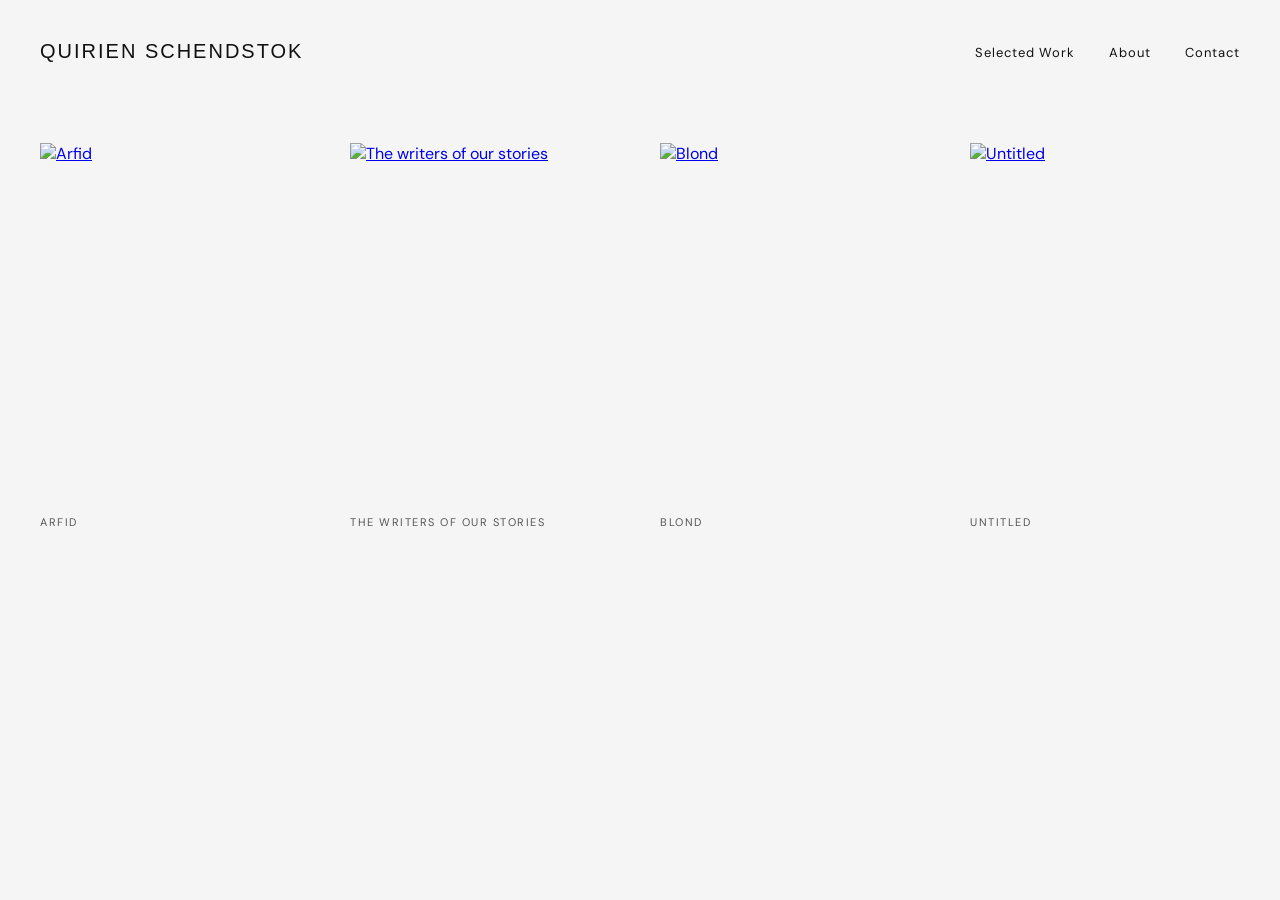
==== index.html @ 801e4804 "initial upload" ====
<!DOCTYPE html>
<html lang="en">
<head>
<title>Quirien Schendstok — Art Director & Photographer</title>
<link rel="icon" type="image/png" href="images/favicon.png">
<link rel="stylesheet" href="style.css">
<link rel="preconnect" href="https://fonts.googleapis.com">
<link rel="preconnect" href="https://fonts.gstatic.com" crossorigin>
<link href="https://fonts.googleapis.com/css2?family=Cormorant+Garamond:wght@300;400&family=DM+Sans:wght@300;400&display=swap" rel="stylesheet">
<meta charset="UTF-8">
<meta name="viewport" content="width=device-width, initial-scale=1.0">
</head>
<body>
<header>
  <a href="index.html" class="logo">Quirien Schendstok</a>
  <nav>
    <a href="index.html">Selected work</a>
    <a href="about.html">About</a>
    <a href="contact.html">Contact</a>
  </nav>
</header>

<main class="grid" id="selected-work">
  <div class="project">
    <a href="projects/project-01.html">
      <img src="images/PersonalP-4.jpg" alt="Arfid">
    </a>
    <p>ARFID</p>
  </div>
  <div class="project">
    <a href="projects/project-02.html">
      <img src="images/Safa.jpg" alt="The writers of our stories">
    </a>
    <p>The writers of our stories</p>
  </div>
  <div class="project">
    <a href="projects/project-03.html">
      <img src="images/5.72.png" alt="Blond">
    </a>
    <p>Blond</p>
  </div>
  <div class="project">
    <a href="projects/project-04.html">
      <img src="images/91A56ED3-E154-4E60-99E6-D4E60BBD3DB8.jpg" alt="Untitled">
    </a>
    <p>Untitled</p>
  </div>
</main>

</body>
</html>
---- style.css ----
/* Reset */
* {
  margin: 0;
  padding: 0;
  box-sizing: border-box;
}

body {
  font-family: 'DM Sans', Arial, sans-serif;
  background: #f5f5f5;
  color: #111;
  padding: 40px;
}

/* Header */
header {
  display: flex;
  justify-content: space-between;
  align-items: center;
  margin-bottom: 80px;
}

.logo {
  font-family: Av, Arial, sans-serif;
  font-size: 20px;
  letter-spacing: 2px;
  text-transform: uppercase;
  text-decoration: none;
  color: #111;
  transition: opacity 0.3s ease;
}

.logo:hover {
  opacity: 0.5;
}

nav a {
  text-decoration: none;
  color: #111;
  margin-left: 30px;
  font-size: 13px;
  text-transform: capitalize;
  letter-spacing: 1px;
  transition: opacity 0.3s ease;
}

nav a:hover {
  opacity: 0.5;
}

/* Grid layout */
.grid {
  display: grid;
  grid-template-columns: repeat(4, 1fr);
  gap: 60px 40px;
}

.project a {
  display: block;
  overflow: hidden;
}

.project img {
  width: 100%;
  aspect-ratio: 3 / 4;
  object-fit: cover;
  display: block;
  transition: transform 0.4s ease, opacity 0.3s ease;
}

.project img:hover {
  transform: scale(1.02);
  opacity: 0.9;
  cursor: pointer;
}

.project p {
  margin-top: 12px;
  font-size: 11px;
  letter-spacing: 1.5px;
  text-transform: uppercase;
  color: #555;
}

/* About & Contact */
.text-page {
  max-width: 600px;
  line-height: 1.8;
  font-size: 14px;
}

.text-page h1 {
  font-family: 'Cormorant Garamond', serif;
  font-size: 13px;
  letter-spacing: 2px;
  text-transform: uppercase;
  margin-bottom: 30px;
}

.text-page p {
  margin-bottom: 20px;
}

/* About layout */
/* About layout */
.about-layout {
  display: flex;
  align-items: flex-start;
  gap: 80px;
  max-width: 1000px;
  margin: 0 auto;
}

.about-image {
  flex-shrink: 0;
}

.about-image img {
  width: 280px;
  height: 380px;
  object-fit: cover;
  display: block;
}

.about-text {
  flex: 1;
  padding-top: 8px;
}

.about-label {
  font-size: 11px;
  letter-spacing: 2px;
  text-transform: uppercase;
  color: #999;
  display: block;
  margin-bottom: 16px;
}

.about-name {
  font-family: Arial;
  font-size: 42px;
  font-weight: 300;
  letter-spacing: 1px;
  margin-bottom: 8px;
  line-height: 1.1;
}

.about-role {
  font-size: 11px;
  letter-spacing: 2px;
  text-transform: uppercase;
  color: #999;
  margin-bottom: 40px;
}

.about-body p {
  font-size: 13px;
  line-height: 1.9;
  color: #444;
  margin-bottom: 20px;
  max-width: 520px;
}

.about-commission {
  font-size: 11px;
  letter-spacing: 1.5px;
  text-transform: uppercase;
  color: #111;
  margin-top: 40px;
  padding-top: 40px;
  border-top: 1px solid #ddd;
}

/* Mobiel about */
@media (max-width: 768px) {
  .about-layout {
    flex-direction: column;
    gap: 40px;
  }

  .about-image img {
    width: 100%;
    height: 400px;
  }

  .about-name {
    font-size: 32px;
  }
}

.about-text {
  flex: 1;
  max-width: 600px;
}

.about-image {
  display: flex;
  align-items: center;
  justify-content: center;
  align-self: center;
}

.about-image img {
  width: 200px;
  height: auto;
}

/* Three images (projectpagina) */
.three-images {
  display: grid;
  grid-template-columns: repeat(3, 1fr);
  gap: 20px;
  margin-top: 40px;
}

.three-images img {
  width: 100%;
  height: auto;
  display: block;
  cursor: pointer;
  transition: opacity 0.3s ease;
}

.three-images img:hover {
  opacity: 0.85;
}

/* Contact links */
.contact-link {
  color: #111;
  text-decoration: none;
  letter-spacing: 1px;
  transition: opacity 0.3s ease;
}

.contact-link:hover {
  opacity: 0.5;
}

/* Lightbox */
.lightbox-overlay {
  display: none;
  position: fixed;
  inset: 0;
  background: rgba(0, 0, 0, 0.85);
  z-index: 1000;
  justify-content: center;
  align-items: center;
}

.lightbox-overlay.active {
  display: flex;
}

.lightbox-overlay img {
  max-width: 80vw;
  max-height: 85vh;
  object-fit: contain;
}

.lightbox-overlay .close-btn {
  position: fixed;
  top: 24px;
  right: 32px;
  font-size: 32px;
  color: white;
  cursor: pointer;
  user-select: none;
}

.prev-btn, .next-btn {
  position: fixed;
  top: 50%;
  transform: translateY(-50%);
  font-size: 40px;
  color: white;
  cursor: pointer;
  user-select: none;
  padding: 10px 20px;
  transition: opacity 0.2s ease;
}

.prev-btn:hover, .next-btn:hover {
  opacity: 0.5;
}

.prev-btn { left: 24px; }
.next-btn { right: 24px; }

/* Mobiel */
@media (max-width: 768px) {
  body {
    padding: 24px;
  }

  header {
    margin-bottom: 40px;
  }

  .grid {
    grid-template-columns: repeat(2, 1fr);
    gap: 32px 20px;
  }

  .about-layout {
    flex-direction: column;
  }

  .three-images {
    grid-template-columns: 1fr;
  }
}
/* Project pagina */
.project-page {
  max-width: 960px;
  margin: 0 auto;
}

.project-images {
  display: flex;
  flex-direction: column;
  gap: 16px;
  max-width: 700px;
  margin: 0 auto;
}

.project-intro {
  display: flex;
  flex-direction: column;
  align-items: center;
  text-align: center;
  max-width: 700px;
  margin: 0 auto 60px auto;
  gap: 20px;
}

.project-meta {
  min-width: unset;
}

.project-description {
  font-size: 13px;
  line-height: 1.9;
  color: #444;
  max-width: 520px;
  padding-top: 0;
}

.project-meta {
  min-width: 160px;
}

.back-link {
  display: inline-block;
  font-size: 11px;
  letter-spacing: 1.5px;
  text-transform: uppercase;
  color: #999;
  text-decoration: none;
  margin-bottom: 20px;
  transition: color 0.3s ease;
}

.back-link:hover {
  color: #111;
}

.project-title {
  font-family: Av, Arial, sans-serif;
  font-size: 36px;
  font-weight: 300;
  letter-spacing: 2px;
  margin-bottom: 8px;
}

.project-year {
  font-size: 11px;
  letter-spacing: 2px;
  color: #999;
  text-transform: uppercase;
}

.project-description {
  font-size: 13px;
  line-height: 1.9;
  color: #444;
  max-width: 520px;
  padding-top: 48px;
}

.project-images {
  display: flex;
  flex-direction: column;
  gap: 16px;
}

.image-large img {
  width: 100%;
  height: auto;
  display: block;
}

.image-grid-two {
  display: grid;
  grid-template-columns: repeat(2, 1fr);
  gap: 16px;
}

.image-grid-two img {
  width: 100%;
  height: auto;
  display: block;
  transition: opacity 0.3s ease;
}

.image-large img,
.image-grid-two img {
  transition: opacity 0.3s ease;
}

.image-large img:hover,
.image-grid-two img:hover {
  opacity: 0.85;
  cursor: pointer;
}

/* Mobiel project pagina */
@media (max-width: 768px) {
  .project-intro {
    flex-direction: column;
    gap: 24px;
  }

  .project-description {
    padding-top: 0;
  }

  .image-grid-two {
    grid-template-columns: 1fr;
  }
}
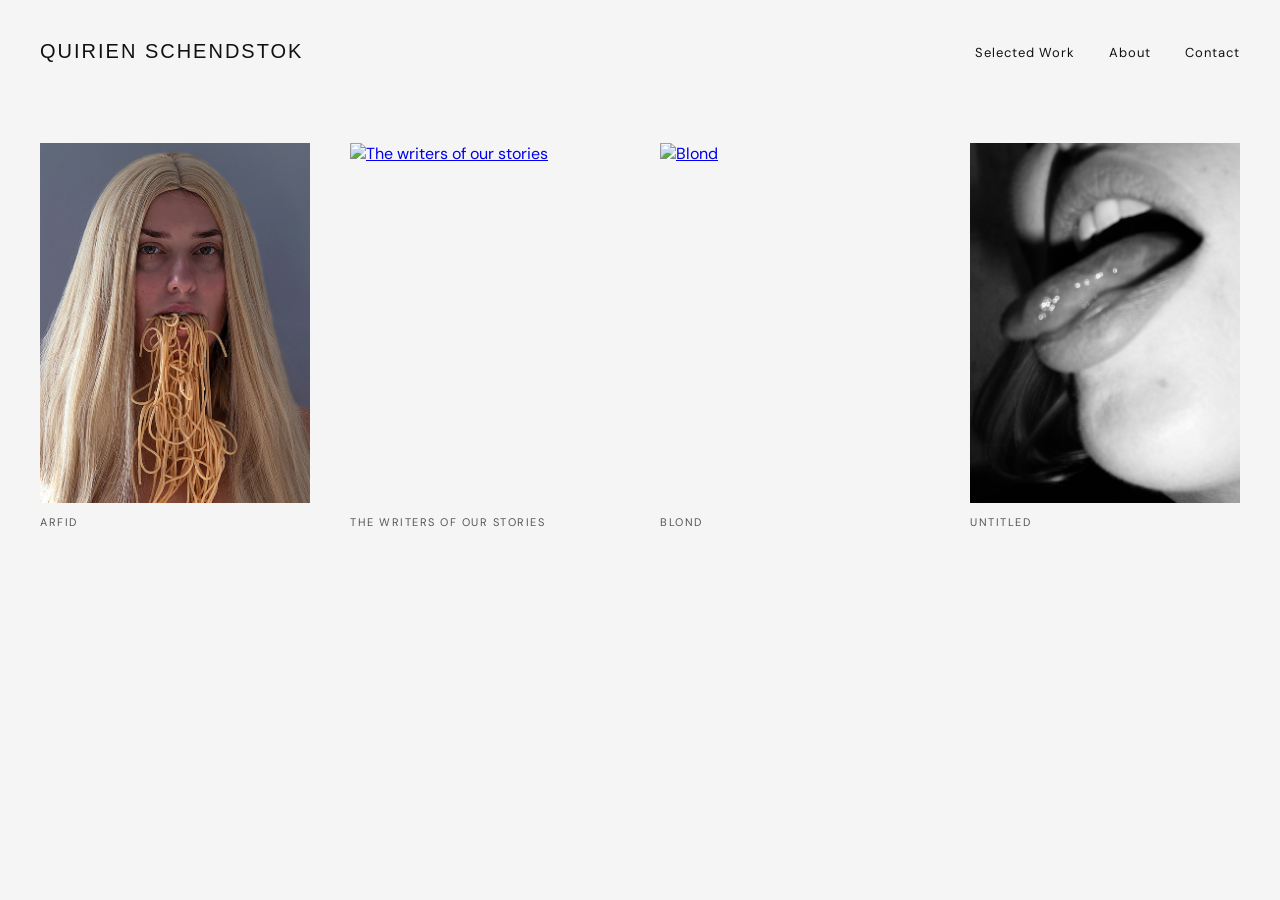
==== commit 80ee6da7: "code clean up" ====
--- a/index.html
+++ b/index.html
@@ -1,51 +1,53 @@
 <!DOCTYPE html>
 <html lang="en">
-<head>
-<title>Quirien Schendstok — Art Director & Photographer</title>
-<link rel="icon" type="image/png" href="images/favicon.png">
-<link rel="stylesheet" href="style.css">
-<link rel="preconnect" href="https://fonts.googleapis.com">
-<link rel="preconnect" href="https://fonts.gstatic.com" crossorigin>
-<link href="https://fonts.googleapis.com/css2?family=Cormorant+Garamond:wght@300;400&family=DM+Sans:wght@300;400&display=swap" rel="stylesheet">
-<meta charset="UTF-8">
-<meta name="viewport" content="width=device-width, initial-scale=1.0">
-</head>
-<body>
-<header>
-  <a href="index.html" class="logo">Quirien Schendstok</a>
-  <nav>
-    <a href="index.html">Selected work</a>
-    <a href="about.html">About</a>
-    <a href="contact.html">Contact</a>
-  </nav>
-</header>
+  <head>
+    <title>Quirien Schendstok — Art Director & Photographer</title>
+    <link rel="icon" type="image/png" href="images/favicon.png">
+    <link rel="stylesheet" href="style.css">
+    <link rel="preconnect" href="https://fonts.googleapis.com">
+    <link rel="preconnect" href="https://fonts.gstatic.com" crossorigin>
+    <link href="https://fonts.googleapis.com/css2?family=Cormorant+Garamond:wght@300;400&family=DM+Sans:wght@300;400&display=swap" rel="stylesheet">
+    <meta charset="UTF-8">
+    <meta name="viewport" content="width=device-width, initial-scale=1.0">
+  </head>
+  <body>
+    <header>
+      <a href="index.html" class="logo">Quirien Schendstok</a>
+      <nav>
+        <a href="index.html">Selected work</a>
+        <a href="about.html">About</a>
+        <a href="contact.html">Contact</a>
+      </nav>
+    </header>
 
-<main class="grid" id="selected-work">
-  <div class="project">
-    <a href="projects/project-01.html">
-      <img src="images/PersonalP-4.jpg" alt="Arfid">
-    </a>
-    <p>ARFID</p>
-  </div>
-  <div class="project">
-    <a href="projects/project-02.html">
-      <img src="images/Safa.jpg" alt="The writers of our stories">
-    </a>
-    <p>The writers of our stories</p>
-  </div>
-  <div class="project">
-    <a href="projects/project-03.html">
-      <img src="images/5.72.png" alt="Blond">
-    </a>
-    <p>Blond</p>
-  </div>
-  <div class="project">
-    <a href="projects/project-04.html">
-      <img src="images/91A56ED3-E154-4E60-99E6-D4E60BBD3DB8.jpg" alt="Untitled">
-    </a>
-    <p>Untitled</p>
-  </div>
-</main>
+    <main class="grid" id="selected-work">
+      <div class="project">
+        <a href="projects/project-01.html">
+          <img src="images/PersonalP-4.jpg" alt="Arfid">
+        </a>
+        <p>ARFID</p>
+      </div>
+      
+      <div class="project">
+        <a href="projects/project-02.html">
+          <img src="images/Safa.jpg" alt="The writers of our stories">
+        </a>
+        <p>The writers of our stories</p>
+      </div>
 
-</body>
+      <div class="project">
+        <a href="projects/project-03.html">
+          <img src="images/5.72.png" alt="Blond">
+        </a>
+        <p>Blond</p>
+      </div>
+
+      <div class="project">
+        <a href="projects/project-04.html">
+          <img src="images/91A56ED3-E154-4E60-99E6-D4E60BBD3DB8.jpg" alt="Untitled">
+        </a>
+        <p>Untitled</p>
+      </div>
+    </main>
+  </body>
 </html>
